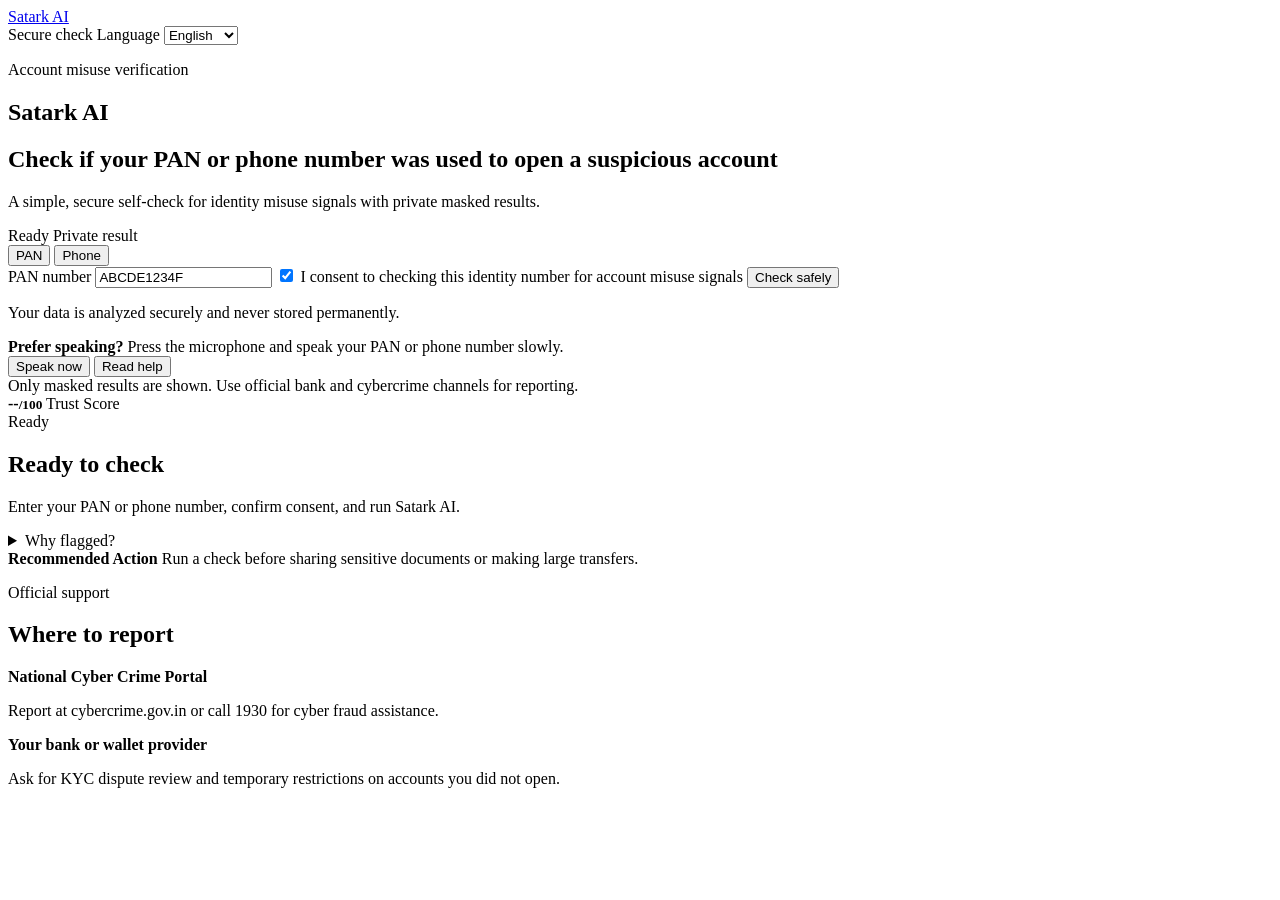
==== frontend/selfcheck.html @ d5ab748f "chatbot widget change" ====
<!doctype html>
<html lang="en">
  <head>
    <meta charset="utf-8" />
    <meta name="viewport" content="width=device-width, initial-scale=1" />
    <title>Satark AI</title>
    <link rel="icon" href="data:image/svg+xml,%3Csvg xmlns='http://www.w3.org/2000/svg' viewBox='0 0 64 64'%3E%3Crect width='64' height='64' rx='16' fill='%23166a9f'/%3E%3Cpath d='M32 10 48 16v13c0 13-9 20-16 25-7-5-16-12-16-25V16l16-6Z' fill='white'/%3E%3Cpath d='m24 32 5 5 12-14' fill='none' stroke='%2316835f' stroke-width='6' stroke-linecap='round' stroke-linejoin='round'/%3E%3C/svg%3E" />
    <link rel="stylesheet" href="styles.css" />
  </head>
  <body class="selfcheck-page satark-page">
    <header class="satark-header">
      <a class="satark-back-link" href="index.html" aria-label="Back to Adaptive Mule Intelligence Network">
        <span data-icon="shield"></span>
        <span>Satark AI</span>
      </a>

      <div class="satark-header-actions">
        <span class="satark-secure-pill">
          <span data-icon="check"></span>
          <span data-i18n="secureSession">Secure check</span>
        </span>
        <label class="language-picker">
          <span data-i18n="language">Language</span>
          <select id="languageSelect" aria-label="Language">
            <option value="en">English</option>
            <option value="hi">हिन्दी</option>
            <option value="mr">मराठी</option>
            <option value="ta">தமிழ்</option>
            <option value="te">తెలుగు</option>
            <option value="pa">ਪੰਜਾਬੀ</option>
            <option value="kn">ಕನ್ನಡ</option>
            <option value="bn">বাংলা</option>
          </select>
        </label>
      </div>
    </header>

    <main class="satark-shell">
      <section class="satark-detection">
        <div class="satark-hero-copy">
          <p class="eyebrow" data-i18n="misuseVerification">Account misuse verification</p>
          <h1>Satark AI</h1>
          <h2 data-i18n="heroTitle">Check if your PAN or phone number was used to open a suspicious account</h2>
          <p data-i18n="heroBody">A simple, secure self-check for identity misuse signals with private masked results.</p>
        </div>

        <div class="satark-service-grid">
          <form id="identityCheckForm" class="satark-search-card">
            <div class="satark-card-heading">
              <span id="consumerStatusBadge" class="satark-inline-status">Ready</span>
              <span data-i18n="privateResult">Private result</span>
            </div>

            <div class="satark-tabs" role="tablist" aria-label="Identity type">
              <button class="active" type="button" data-identity-type="pan">PAN</button>
              <button type="button" data-identity-type="phone" data-i18n="phoneTab">Phone</button>
            </div>

            <label class="satark-input-label">
              <span id="identityInputLabel">PAN number</span>
              <input name="identifier" value="ABCDE1234F" autocomplete="off" inputmode="text" required />
            </label>

            <label class="satark-consent">
              <input name="consent" type="checkbox" checked />
              <span data-i18n="consentText">I consent to checking this identity number for account misuse signals</span>
            </label>

            <button class="satark-primary" type="submit">
              <span data-icon="shield"></span>
              <span data-i18n="runSelfCheck">Check safely</span>
            </button>

            <p class="satark-microcopy" data-i18n="privacyCopy">Your data is analyzed securely and never stored permanently.</p>
          </form>

          <aside class="satark-assist-panel">
            <div class="satark-assist-top">
              <span class="satark-orb" data-icon="mic"></span>
              <div>
                <strong data-i18n="voiceTitle">Prefer speaking?</strong>
                <span id="voiceStatus" data-i18n="voiceReady">Press the microphone and speak your PAN or phone number slowly.</span>
              </div>
            </div>
            <div class="voice-actions">
              <button id="startVoice" class="satark-voice-button" type="button">
                <span data-icon="mic"></span>
                <span data-i18n="speakNow">Speak now</span>
              </button>
              <button id="readHelp" class="satark-soft-button" type="button">
                <span data-icon="volume"></span>
                <span data-i18n="readHelp">Read help</span>
              </button>
            </div>
            <div class="satark-safety-notes">
              <span data-i18n="noteMasked">Only masked results are shown.</span>
              <span data-i18n="noteOfficial">Use official bank and cybercrime channels for reporting.</span>
            </div>
          </aside>
        </div>
      </section>

      <section id="resultSection" class="satark-result-section" aria-live="polite">
        <div id="identityCheckResult" class="satark-result-card is-empty">
          <div class="satark-score-ring" style="--score: 0">
            <strong>--<small>/100</small></strong>
            <span data-i18n="trustScore">Trust Score</span>
          </div>
          <div class="satark-result-copy">
            <span class="satark-risk-badge safe" data-i18n="ready">Ready</span>
            <h2 data-i18n="readyToCheck">Ready to check</h2>
            <p data-i18n="readyBody">Enter your PAN or phone number, confirm consent, and run Satark AI.</p>
          </div>
        </div>

        <details id="whyFlagged" class="satark-accordion">
          <summary data-i18n="whyFlagged">Why flagged?</summary>
          <ul id="flagReasons">
            <li data-i18n="noFlagYet">No check has been run yet.</li>
          </ul>
        </details>

        <div id="nextSteps" class="satark-recommendation">
          <strong data-i18n="recommendedAction">Recommended Action</strong>
          <span data-i18n="readyRecommendation">Run a check before sharing sensitive documents or making large transfers.</span>
        </div>
      </section>

      <section class="satark-help">
        <div>
          <p class="eyebrow" data-i18n="officialHelp">Official support</p>
          <h2 data-i18n="contactHeading">Where to report</h2>
        </div>
        <div class="satark-help-list">
          <article>
            <span data-icon="shield"></span>
            <div>
              <strong data-i18n="cyberPortal">National Cyber Crime Portal</strong>
              <p data-i18n="cyberDetail">Report at cybercrime.gov.in or call 1930 for cyber fraud assistance.</p>
            </div>
          </article>
          <article>
            <span data-icon="check"></span>
            <div>
              <strong data-i18n="bankContact">Your bank or wallet provider</strong>
              <p data-i18n="bankDetail">Ask for KYC dispute review and temporary restrictions on accounts you did not open.</p>
            </div>
          </article>
        </div>
      </section>
    </main>
  </body>
</html>
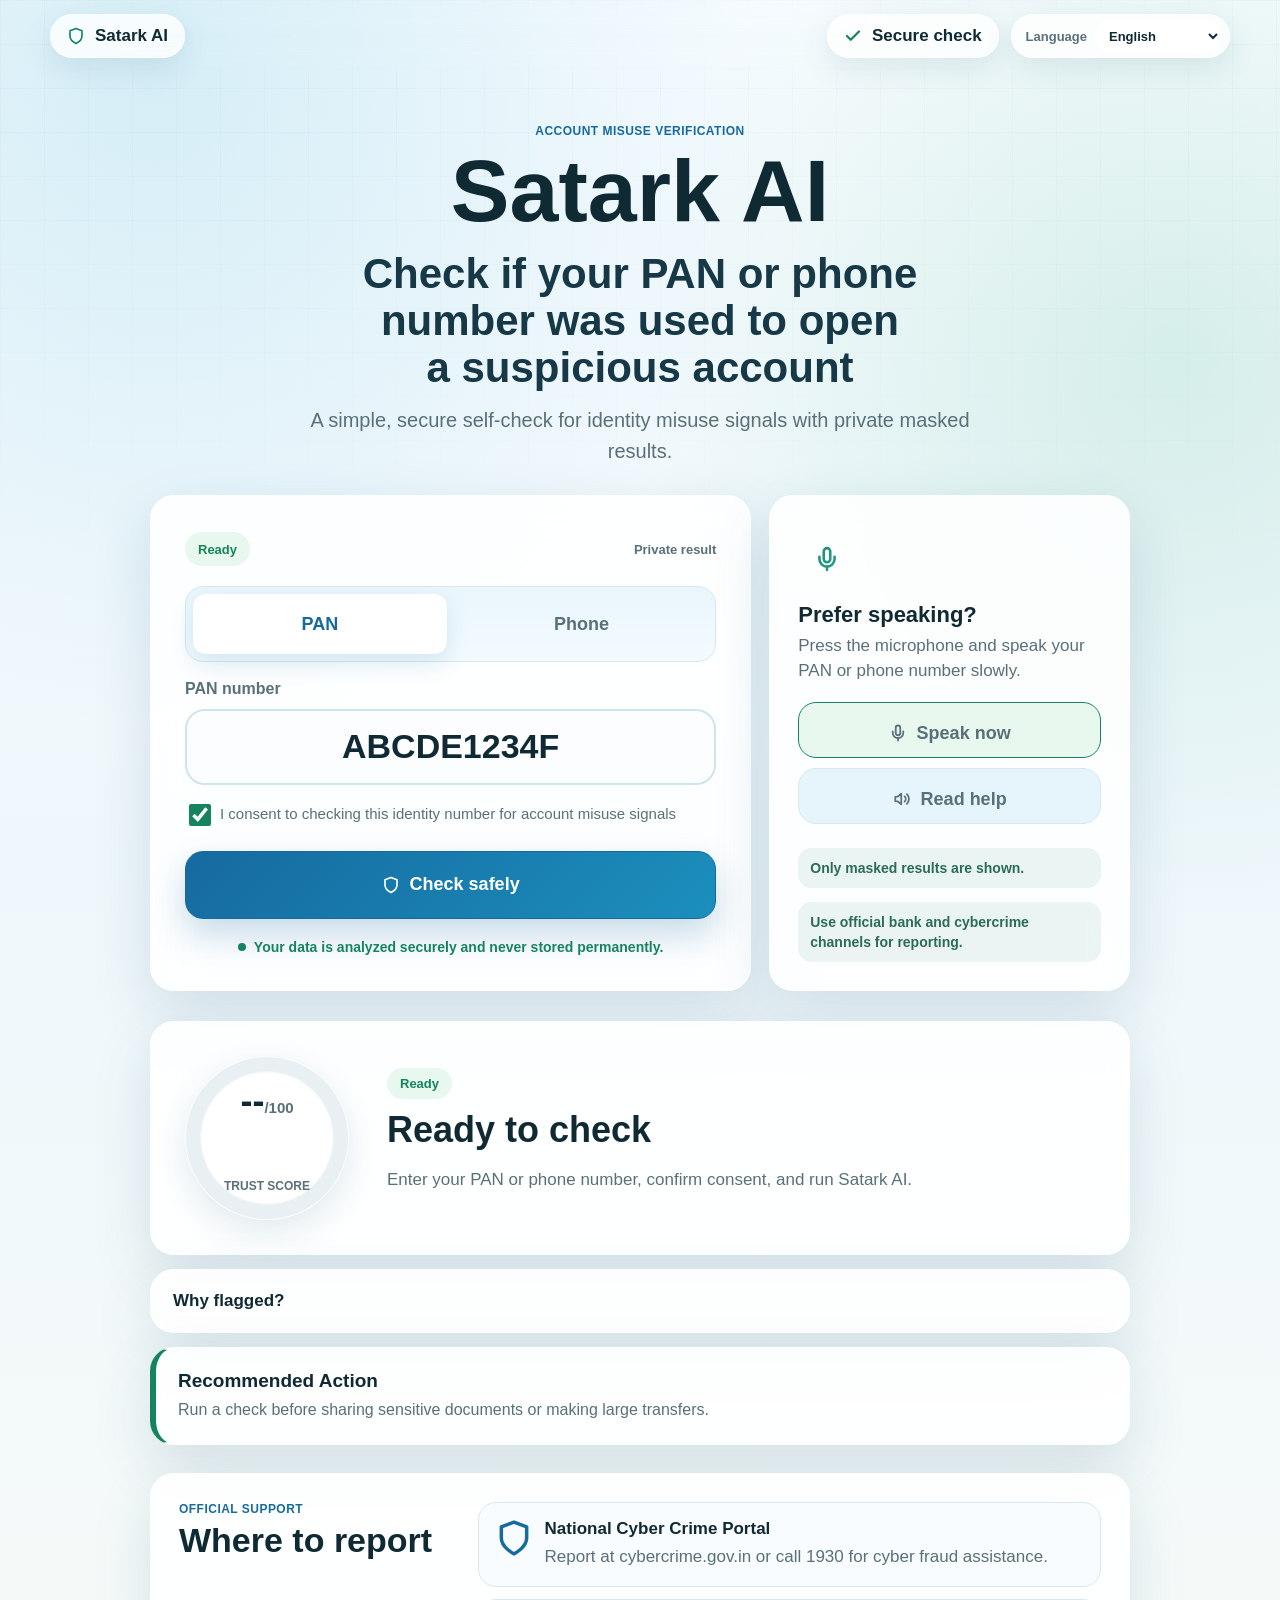
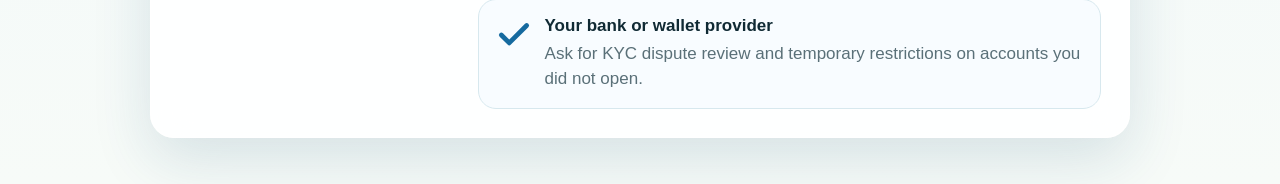
==== commit cddc62f3: "Commit backend and frontend changes" ====
--- a/frontend/selfcheck.html
+++ b/frontend/selfcheck.html
@@ -149,5 +149,6 @@
         </div>
       </section>
     </main>
+    <script src="selfcheck.js"></script>
   </body>
 </html>
--- a/frontend/styles.css
+++ b/frontend/styles.css
@@ -0,0 +1,2842 @@
+:root {
+  color-scheme: light;
+  --bg: #f6f7f4;
+  --surface: #ffffff;
+  --surface-soft: #eef3f0;
+  --ink: #18201f;
+  --muted: #66716d;
+  --line: #d8ded9;
+  --brand: #166064;
+  --brand-2: #5f7f3b;
+  --danger: #b73535;
+  --danger-strong: #a92828;
+  --warning: #b36b16;
+  --success: #24714d;
+  --hold: #2c4f7f;
+  --shadow-sm: 0 1px 2px rgba(24, 32, 31, 0.06), 0 4px 14px rgba(24, 32, 31, 0.05);
+  --shadow-md: 0 3px 8px rgba(24, 32, 31, 0.08), 0 12px 28px rgba(24, 32, 31, 0.07);
+  --space: 16px;
+  font-family: Inter, ui-sans-serif, system-ui, -apple-system, BlinkMacSystemFont, "Segoe UI", sans-serif;
+}
+
+* {
+  box-sizing: border-box;
+}
+
+body {
+  margin: 0;
+  min-height: 100vh;
+  background: var(--bg);
+  color: var(--ink);
+}
+
+button {
+  font: inherit;
+}
+
+a {
+  text-decoration: none;
+}
+
+.app-header {
+  display: flex;
+  align-items: center;
+  justify-content: space-between;
+  gap: 20px;
+  padding: 22px 28px;
+  border-bottom: 1px solid var(--line);
+  background: rgba(255, 255, 255, 0.92);
+  box-shadow: 0 1px 10px rgba(24, 32, 31, 0.04);
+  position: sticky;
+  top: 0;
+  z-index: 10;
+}
+
+.eyebrow {
+  margin: 0 0 5px;
+  color: var(--muted);
+  font-size: 11px;
+  font-weight: 700;
+  letter-spacing: 0;
+  text-transform: uppercase;
+}
+
+h1,
+h2,
+h3 {
+  margin: 0;
+  letter-spacing: 0;
+}
+
+h1 {
+  font-size: clamp(24px, 4vw, 34px);
+}
+
+h2 {
+  font-size: 19px;
+  font-weight: 800;
+}
+
+h2 small {
+  color: var(--muted);
+  font-size: 12px;
+  font-weight: 700;
+  margin-left: 8px;
+}
+
+h3 {
+  font-size: 14px;
+}
+
+.header-actions,
+.panel-heading,
+.segmented,
+.text-button,
+.primary-button {
+  display: flex;
+  align-items: center;
+}
+
+.header-actions {
+  gap: 10px;
+}
+
+.live-pill {
+  display: inline-flex;
+  align-items: center;
+  gap: 7px;
+  min-height: 32px;
+  border: 1px solid rgba(36, 113, 77, 0.28);
+  border-radius: 999px;
+  padding: 0 10px;
+  color: var(--success);
+  background: rgba(36, 113, 77, 0.1);
+  font-size: 11px;
+  font-weight: 900;
+}
+
+.live-pill i {
+  width: 7px;
+  height: 7px;
+  border-radius: 50%;
+  background: var(--success);
+  box-shadow: 0 0 0 0 rgba(36, 113, 77, 0.45);
+  animation: liveBlink 1.25s ease-out infinite;
+}
+
+.primary-button,
+.text-button,
+.icon-button,
+.segmented button {
+  border: 1px solid var(--line);
+  background: var(--surface);
+  color: var(--ink);
+  border-radius: 6px;
+  min-height: 38px;
+  cursor: pointer;
+}
+
+.primary-button {
+  gap: 8px;
+  padding: 0 14px;
+  background: var(--brand);
+  border-color: var(--brand);
+  color: #fff;
+  font-weight: 700;
+}
+
+.text-button {
+  gap: 7px;
+  padding: 0 11px;
+}
+
+.model-report-details {
+  margin: 10px 0;
+}
+
+.model-report-details summary {
+  display: flex;
+  align-items: center;
+  justify-content: space-between;
+  min-height: 38px;
+  padding: 0 11px;
+  color: var(--ink);
+  border: 1px solid var(--line);
+  border-radius: 6px;
+  background: var(--surface);
+  cursor: pointer;
+  font-size: 13px;
+  list-style: none;
+}
+
+.model-report-details summary::-webkit-details-marker {
+  display: none;
+}
+
+.model-report-details[open] summary {
+  border-color: rgba(22, 96, 100, 0.4);
+  background: var(--surface-soft);
+}
+
+.model-report-caret {
+  width: 8px;
+  height: 8px;
+  margin-right: 3px;
+  border-right: 2px solid var(--brand);
+  border-bottom: 2px solid var(--brand);
+  transform: rotate(45deg) translateY(-2px);
+  transition: transform 160ms ease;
+}
+
+.model-report-details[open] .model-report-caret {
+  transform: rotate(225deg) translate(-2px, -2px);
+}
+
+.model-report-content {
+  padding: 12px;
+  color: var(--muted);
+  border: 1px solid var(--line);
+  border-top: 0;
+  border-radius: 0 0 6px 6px;
+  background: #fbfcfb;
+  font-size: 12px;
+  line-height: 1.5;
+}
+
+.model-report-content p {
+  margin: 10px 0 0;
+}
+
+.model-report-content p:first-child {
+  margin-top: 0;
+}
+
+.model-report-metrics {
+  display: grid;
+  grid-template-columns: repeat(4, minmax(0, 1fr));
+  gap: 8px;
+}
+
+.model-report-metrics div {
+  padding: 8px;
+  border: 1px solid var(--line);
+  border-radius: 5px;
+  background: var(--surface);
+}
+
+.model-report-metrics span,
+.model-report-metrics strong {
+  display: block;
+}
+
+.model-report-metrics span {
+  color: var(--muted);
+  font-size: 10px;
+}
+
+.model-report-metrics strong {
+  margin-top: 3px;
+  color: var(--ink);
+  font-size: 14px;
+}
+
+.model-report-note {
+  color: #805d24;
+}
+
+.icon-button {
+  width: 40px;
+  display: grid;
+  place-items: center;
+}
+
+[data-icon] {
+  width: 18px;
+  height: 18px;
+  display: inline-block;
+  background: currentColor;
+  mask-size: contain;
+  mask-repeat: no-repeat;
+  mask-position: center;
+}
+
+[data-icon="pause"] { mask-image: url("data:image/svg+xml,%3Csvg xmlns='http://www.w3.org/2000/svg' viewBox='0 0 24 24' fill='none' stroke='black' stroke-width='2.4' stroke-linecap='round'%3E%3Crect x='6' y='4' width='4' height='16'/%3E%3Crect x='14' y='4' width='4' height='16'/%3E%3C/svg%3E"); }
+[data-icon="play"] { mask-image: url("data:image/svg+xml,%3Csvg xmlns='http://www.w3.org/2000/svg' viewBox='0 0 24 24' fill='black'%3E%3Cpath d='M8 5v14l11-7z'/%3E%3C/svg%3E"); }
+[data-icon="zap"] { mask-image: url("data:image/svg+xml,%3Csvg xmlns='http://www.w3.org/2000/svg' viewBox='0 0 24 24' fill='black'%3E%3Cpath d='M13 2 3 14h7l-1 8 10-12h-7z'/%3E%3C/svg%3E"); }
+[data-icon="check"] { mask-image: url("data:image/svg+xml,%3Csvg xmlns='http://www.w3.org/2000/svg' viewBox='0 0 24 24' fill='none' stroke='black' stroke-width='3' stroke-linecap='round' stroke-linejoin='round'%3E%3Cpath d='m20 6-11 11-5-5'/%3E%3C/svg%3E"); }
+[data-icon="database"] { mask-image: url("data:image/svg+xml,%3Csvg xmlns='http://www.w3.org/2000/svg' viewBox='0 0 24 24' fill='none' stroke='black' stroke-width='2'%3E%3Cellipse cx='12' cy='5' rx='8' ry='3'/%3E%3Cpath d='M4 5v14c0 1.7 3.6 3 8 3s8-1.3 8-3V5'/%3E%3Cpath d='M4 12c0 1.7 3.6 3 8 3s8-1.3 8-3'/%3E%3C/svg%3E"); }
+[data-icon="link"] { mask-image: url("data:image/svg+xml,%3Csvg xmlns='http://www.w3.org/2000/svg' viewBox='0 0 24 24' fill='none' stroke='black' stroke-width='2.4' stroke-linecap='round'%3E%3Cpath d='M10 13a5 5 0 0 0 7.1 0l2-2a5 5 0 0 0-7.1-7.1l-1.1 1.1'/%3E%3Cpath d='M14 11a5 5 0 0 0-7.1 0l-2 2A5 5 0 0 0 12 20.1l1.1-1.1'/%3E%3C/svg%3E"); }
+[data-icon="activity"] { mask-image: url("data:image/svg+xml,%3Csvg xmlns='http://www.w3.org/2000/svg' viewBox='0 0 24 24' fill='none' stroke='black' stroke-width='2.3' stroke-linecap='round' stroke-linejoin='round'%3E%3Cpath d='M22 12h-4l-3 8-6-16-3 8H2'/%3E%3C/svg%3E"); }
+[data-icon="shield"] { mask-image: url("data:image/svg+xml,%3Csvg xmlns='http://www.w3.org/2000/svg' viewBox='0 0 24 24' fill='none' stroke='black' stroke-width='2.2' stroke-linejoin='round'%3E%3Cpath d='M12 22s8-4 8-10V5l-8-3-8 3v7c0 6 8 10 8 10z'/%3E%3C/svg%3E"); }
+[data-icon="refresh"] { mask-image: url("data:image/svg+xml,%3Csvg xmlns='http://www.w3.org/2000/svg' viewBox='0 0 24 24' fill='none' stroke='black' stroke-width='2.2' stroke-linecap='round' stroke-linejoin='round'%3E%3Cpath d='M21 12a9 9 0 0 1-15 6.7L3 16'/%3E%3Cpath d='M3 12a9 9 0 0 1 15-6.7L21 8'/%3E%3C/svg%3E"); }
+[data-icon="mic"] { mask-image: url("data:image/svg+xml,%3Csvg xmlns='http://www.w3.org/2000/svg' viewBox='0 0 24 24' fill='none' stroke='black' stroke-width='2.4' stroke-linecap='round' stroke-linejoin='round'%3E%3Cpath d='M12 2a3 3 0 0 0-3 3v7a3 3 0 0 0 6 0V5a3 3 0 0 0-3-3Z'/%3E%3Cpath d='M19 10v2a7 7 0 0 1-14 0v-2'/%3E%3Cpath d='M12 19v3'/%3E%3C/svg%3E"); }
+[data-icon="volume"] { mask-image: url("data:image/svg+xml,%3Csvg xmlns='http://www.w3.org/2000/svg' viewBox='0 0 24 24' fill='none' stroke='black' stroke-width='2.3' stroke-linecap='round' stroke-linejoin='round'%3E%3Cpath d='M11 5 6 9H3v6h3l5 4V5Z'/%3E%3Cpath d='M15.5 8.5a5 5 0 0 1 0 7'/%3E%3Cpath d='M18.5 5.5a9 9 0 0 1 0 13'/%3E%3C/svg%3E"); }
+[data-icon="upload"] { mask-image: url("data:image/svg+xml,%3Csvg xmlns='http://www.w3.org/2000/svg' viewBox='0 0 24 24' fill='none' stroke='black' stroke-width='2.3' stroke-linecap='round' stroke-linejoin='round'%3E%3Cpath d='M12 16V4'/%3E%3Cpath d='m7 9 5-5 5 5'/%3E%3Cpath d='M20 16.5V20H4v-3.5'/%3E%3C/svg%3E"); }
+
+.workspace {
+  padding: 24px 28px 36px;
+}
+
+.metrics-strip {
+  display: grid;
+  grid-template-columns: repeat(5, minmax(0, 1fr));
+  gap: var(--space);
+  margin-bottom: var(--space);
+}
+
+.metrics-strip article,
+.panel {
+  background: var(--surface);
+  border: 1px solid var(--line);
+  border-radius: 8px;
+  box-shadow: var(--shadow-sm);
+  transition: transform 160ms ease, box-shadow 160ms ease, border-color 160ms ease;
+}
+
+.metrics-strip article {
+  position: relative;
+  padding: 18px;
+  overflow: hidden;
+}
+
+.metrics-strip article:hover,
+.panel:hover {
+  transform: translateY(-1px);
+  box-shadow: var(--shadow-md);
+}
+
+.risk-card::before {
+  content: "";
+  position: absolute;
+  inset: 0;
+  opacity: 0.14;
+  pointer-events: none;
+}
+
+.risk-card.safe::before {
+  background: #24714d;
+}
+
+.risk-card.review::before {
+  background: #d89823;
+}
+
+.risk-card.freeze::before {
+  background: #b73535;
+}
+
+.risk-card.prevented::before {
+  background: #2c4f7f;
+}
+
+.risk-card.learning::before {
+  background: #166064;
+}
+
+.risk-card.freeze,
+.risk-card.prevented {
+  animation: riskPulse 2.4s ease-in-out infinite;
+}
+
+.metrics-strip span,
+.item-meta,
+.alert-meta,
+small {
+  color: var(--muted);
+  font-size: 12px;
+}
+
+.metrics-strip strong {
+  position: relative;
+  display: block;
+  margin-top: 8px;
+  font-size: 27px;
+  line-height: 1.05;
+}
+
+.adaptive-ticker {
+  display: flex;
+  align-items: center;
+  gap: 14px;
+  margin-bottom: var(--space);
+  padding: 16px 18px;
+  border: 1px solid #b9d5d1;
+  border-radius: 8px;
+  background: #eff9f7;
+  box-shadow: 0 0 0 0 rgba(22, 96, 100, 0.24);
+  animation: fraudPulse 2s ease-in-out infinite;
+}
+
+.adaptive-ticker strong,
+.adaptive-ticker span {
+  display: block;
+}
+
+.adaptive-ticker span {
+  color: var(--muted);
+  font-size: 13px;
+  margin-top: 3px;
+}
+
+.pulse-dot {
+  width: 16px;
+  height: 16px;
+  border-radius: 50%;
+  background: var(--brand);
+  box-shadow: 0 0 0 0 rgba(22, 96, 100, 0.5);
+  animation: dotPulse 1.25s ease-out infinite;
+  flex: 0 0 auto;
+}
+
+.operations-grid {
+  display: grid;
+  grid-template-columns: minmax(320px, 1.25fr) minmax(300px, 0.8fr);
+  gap: var(--space);
+}
+
+.ingest-panel {
+  grid-column: 1 / -1;
+}
+
+.ingest-form,
+.identity-form {
+  display: grid;
+}
+
+.ingest-form {
+  grid-template-columns: repeat(4, minmax(0, 1fr)) auto;
+  gap: 12px;
+  align-items: end;
+  padding: 14px 16px 16px;
+}
+
+.ingest-form label,
+.identity-form label {
+  color: var(--muted);
+  display: grid;
+  gap: 6px;
+  font-size: 12px;
+  font-weight: 700;
+}
+
+.ingest-form input,
+.ingest-form select,
+.identity-form input {
+  width: 100%;
+  min-height: 38px;
+  border: 1px solid var(--line);
+  border-radius: 6px;
+  background: #fff;
+  color: var(--ink);
+  font: inherit;
+  padding: 0 10px;
+}
+
+.ingest-form button {
+  justify-content: center;
+  white-space: nowrap;
+}
+
+.identity-form {
+  grid-template-columns: 150px minmax(180px, 1fr) minmax(190px, 0.9fr) auto;
+  gap: 12px;
+  align-items: end;
+  padding: 14px 16px 16px;
+}
+
+.identity-type {
+  align-self: end;
+}
+
+.consent-row {
+  grid-template-columns: 18px 1fr;
+  align-items: center;
+  gap: 8px;
+  min-height: 38px;
+  color: var(--ink);
+}
+
+.consent-row input {
+  min-height: auto;
+}
+
+.identity-result {
+  margin: 0 16px 14px;
+  border: 1px solid var(--line);
+  border-radius: 7px;
+  background: var(--surface-soft);
+  padding: 13px;
+}
+
+.identity-result.review {
+  border-color: rgba(179, 107, 22, 0.34);
+  background: rgba(179, 107, 22, 0.08);
+}
+
+.identity-result.urgent {
+  border-color: rgba(169, 40, 40, 0.34);
+  background: rgba(169, 40, 40, 0.08);
+}
+
+.identity-result.clear {
+  border-color: rgba(36, 113, 77, 0.26);
+  background: rgba(36, 113, 77, 0.08);
+}
+
+.identity-result strong,
+.identity-result span {
+  display: block;
+}
+
+.identity-result span,
+.identity-result li span,
+.identity-history-item span {
+  color: var(--muted);
+  font-size: 12px;
+  line-height: 1.45;
+}
+
+.identity-result ul {
+  margin: 10px 0 0;
+  padding-left: 18px;
+}
+
+.identity-result li + li {
+  margin-top: 8px;
+}
+
+.identity-history {
+  display: grid;
+  grid-template-columns: repeat(2, minmax(0, 1fr));
+  gap: 8px;
+  padding: 0 16px 16px;
+}
+
+.identity-history-item {
+  border: 1px solid var(--line);
+  border-radius: 7px;
+  background: #fff;
+  padding: 10px;
+}
+
+.identity-history-item.review {
+  border-color: rgba(179, 107, 22, 0.28);
+}
+
+.identity-history-item.urgent {
+  border-color: rgba(169, 40, 40, 0.32);
+}
+
+.selfcheck-page {
+  background:
+    linear-gradient(180deg, #f8faf7 0, #eef5f2 100%);
+  font-size: 18px;
+}
+
+.selfcheck-header {
+  position: static;
+}
+
+.selfcheck-shell {
+  width: min(1180px, calc(100% - 32px));
+  margin: 0 auto;
+  padding: 24px 0 40px;
+}
+
+.selfcheck-intro {
+  display: grid;
+  grid-template-columns: minmax(0, 1fr) minmax(260px, 0.45fr);
+  gap: 24px;
+  align-items: end;
+  margin-bottom: 18px;
+}
+
+.selfcheck-intro h2 {
+  max-width: 760px;
+  font-size: clamp(28px, 5vw, 46px);
+  line-height: 1.05;
+}
+
+.selfcheck-intro p {
+  max-width: 720px;
+  color: var(--muted);
+  font-size: 18px;
+  line-height: 1.6;
+}
+
+.language-picker {
+  display: flex;
+  align-items: center;
+  gap: 8px;
+  color: var(--muted);
+  font-size: 13px;
+  font-weight: 800;
+}
+
+.language-picker select {
+  min-height: 42px;
+  border: 1px solid var(--line);
+  border-radius: 6px;
+  background: #fff;
+  color: var(--ink);
+  font: inherit;
+  padding: 0 10px;
+}
+
+.selfcheck-trust-strip {
+  display: grid;
+  gap: 8px;
+}
+
+.selfcheck-trust-strip span {
+  display: flex;
+  justify-content: space-between;
+  gap: 14px;
+  border: 1px solid var(--line);
+  border-radius: 7px;
+  background: #fff;
+  color: var(--muted);
+  padding: 12px 14px;
+  font-size: 15px;
+}
+
+.selfcheck-trust-strip strong {
+  color: var(--ink);
+}
+
+.selfcheck-grid {
+  display: grid;
+  grid-template-columns: minmax(0, 1fr);
+  gap: var(--space);
+  max-width: 820px;
+  margin: 0 auto;
+}
+
+.voice-panel {
+  display: flex;
+  align-items: center;
+  justify-content: space-between;
+  gap: 16px;
+  padding: 18px;
+  margin-bottom: var(--space);
+  background: #fff;
+}
+
+.voice-copy {
+  display: grid;
+  gap: 5px;
+}
+
+.voice-copy span {
+  color: var(--muted);
+  font-size: 16px;
+  line-height: 1.45;
+}
+
+.voice-actions {
+  display: flex;
+  gap: 10px;
+  flex-wrap: wrap;
+}
+
+.voice-button {
+  display: inline-flex;
+  align-items: center;
+  justify-content: center;
+  gap: 10px;
+  min-height: 56px;
+  border: 1px solid var(--danger-strong);
+  border-radius: 8px;
+  background: var(--danger-strong);
+  color: #fff;
+  cursor: pointer;
+  font: inherit;
+  font-weight: 900;
+  padding: 0 20px;
+}
+
+.voice-button.listening {
+  animation: blinkSeverity 1s steps(2, jump-none) infinite;
+}
+
+.large-touch {
+  min-height: 56px;
+  font-weight: 800;
+}
+
+.selfcheck-form {
+  display: grid;
+  gap: 16px;
+  padding: 20px;
+}
+
+.selfcheck-form label {
+  color: var(--muted);
+  display: grid;
+  gap: 7px;
+  font-size: 16px;
+  font-weight: 800;
+}
+
+.selfcheck-form input {
+  width: 100%;
+  min-height: 58px;
+  border: 1px solid var(--line);
+  border-radius: 6px;
+  background: #fff;
+  color: var(--ink);
+  font: inherit;
+  padding: 0 14px;
+  font-size: 22px;
+}
+
+.selfcheck-form .primary-button {
+  justify-content: center;
+  min-height: 58px;
+  font-size: 19px;
+}
+
+.selfcheck-result {
+  min-height: 210px;
+  margin: 18px;
+  display: grid;
+  align-content: center;
+  gap: 8px;
+}
+
+.next-steps {
+  margin: 0 18px 18px;
+  border: 1px solid var(--line);
+  border-radius: 7px;
+  background: #fff;
+  padding: 15px;
+}
+
+.next-steps.review {
+  border-color: rgba(179, 107, 22, 0.34);
+}
+
+.next-steps.urgent {
+  border-color: rgba(169, 40, 40, 0.34);
+}
+
+.next-steps strong,
+.next-steps span {
+  display: block;
+}
+
+.next-steps span {
+  color: var(--muted);
+  font-size: 16px;
+  line-height: 1.45;
+  margin-top: 4px;
+}
+
+.selfcheck-history {
+  grid-template-columns: 1fr;
+  padding: 18px;
+}
+
+.guidance-list {
+  display: grid;
+  gap: 1px;
+  background: var(--line);
+}
+
+.guidance-list article {
+  display: grid;
+  grid-template-columns: 24px 1fr;
+  gap: 12px;
+  background: #fff;
+  padding: 16px 18px;
+}
+
+.guidance-list [data-icon] {
+  color: var(--brand);
+}
+
+.guidance-list p {
+  color: var(--muted);
+  font-size: 16px;
+  line-height: 1.45;
+  margin: 4px 0 0;
+}
+
+.report-contacts {
+  display: grid;
+  gap: 8px;
+  margin-top: 12px;
+}
+
+.report-contacts li {
+  line-height: 1.4;
+}
+
+.satark-page {
+  --satark-bg: #f7fbfd;
+  --satark-blue: #2d7fb8;
+  --satark-blue-soft: #e8f4fb;
+  --satark-green: #2f8f68;
+  --satark-green-soft: #e9f8ef;
+  --satark-ink: #17313b;
+  --satark-muted: #5f7680;
+  --satark-line: #d8e8ef;
+  background: var(--satark-bg);
+  color: var(--satark-ink);
+  font-family: "Segoe UI", Arial, "Noto Sans", sans-serif;
+}
+
+.satark-header {
+  display: grid;
+  grid-template-columns: 1fr auto 1fr;
+  align-items: center;
+  gap: 16px;
+  width: min(1080px, calc(100% - 32px));
+  margin: 0 auto;
+  padding: 10px 0 0;
+}
+
+.satark-brand {
+  grid-column: 2;
+  text-align: center;
+}
+
+.satark-header h1 {
+  font-size: clamp(32px, 6vw, 50px);
+  font-weight: 650;
+  letter-spacing: 0;
+}
+
+.satark-header-actions {
+  display: flex;
+  align-items: center;
+  gap: 12px;
+  flex-wrap: wrap;
+  grid-column: 3;
+  justify-self: end;
+}
+
+.satark-status,
+.satark-inline-status {
+  display: inline-flex;
+  align-items: center;
+  width: fit-content;
+  min-height: 34px;
+  border-radius: 999px;
+  background: var(--satark-green-soft);
+  color: var(--satark-green);
+  font-size: 13px;
+  font-weight: 900;
+  padding: 0 12px;
+}
+
+.satark-status.danger,
+.satark-inline-status.danger {
+  background: #fff0f0;
+  color: #b04444;
+}
+
+.satark-inline-status.watch {
+  background: #fff5df;
+  color: #9b6817;
+}
+
+.satark-shell {
+  width: min(1080px, calc(100% - 24px));
+  margin: 0 auto;
+  padding: 0 0 36px;
+}
+
+.satark-detection {
+  min-height: calc(100svh - 80px);
+  display: grid;
+  align-content: start;
+  gap: 14px;
+  padding: 8px 0 30px;
+}
+
+.satark-hero-copy {
+  max-width: 760px;
+  margin: 0 auto;
+  text-align: center;
+}
+
+.satark-page .eyebrow {
+  font-weight: 700;
+}
+
+.satark-page strong,
+.satark-page h2,
+.satark-page label {
+  letter-spacing: 0;
+}
+
+.satark-hero-copy h2 {
+  font-size: clamp(22px, 4vw, 34px);
+  line-height: 1.18;
+  font-weight: 650;
+}
+
+.satark-hero-copy p {
+  color: var(--satark-muted);
+  font-size: 18px;
+  line-height: 1.55;
+  margin: 14px auto 0;
+  max-width: 650px;
+}
+
+.satark-search-card,
+.satark-result-card,
+.satark-accordion,
+.satark-recommendation,
+.satark-upload-section,
+.satark-help,
+.satark-voice-card {
+  border: 1px solid var(--satark-line);
+  border-radius: 18px;
+  background: rgba(255, 255, 255, 0.96);
+  box-shadow: 0 14px 40px rgba(45, 127, 184, 0.08);
+}
+
+.satark-search-card {
+  display: grid;
+  gap: 18px;
+  width: min(720px, 100%);
+  margin: 0 auto;
+  padding: clamp(18px, 4vw, 30px);
+}
+
+.satark-tabs {
+  display: grid;
+  grid-template-columns: 1fr 1fr;
+  gap: 8px;
+  padding: 6px;
+  border-radius: 14px;
+  background: var(--satark-blue-soft);
+}
+
+.satark-tabs button {
+  min-height: 52px;
+  border: 0;
+  border-radius: 10px;
+  background: transparent;
+  color: var(--satark-muted);
+  cursor: pointer;
+  font: inherit;
+  font-weight: 700;
+}
+
+.satark-tabs button.active {
+  background: #fff;
+  color: var(--satark-blue);
+  box-shadow: 0 4px 18px rgba(45, 127, 184, 0.12);
+}
+
+.satark-input-label {
+  display: grid;
+  gap: 8px;
+  color: var(--satark-muted);
+  font-size: 16px;
+  font-weight: 700;
+}
+
+.satark-input-label input {
+  width: 100%;
+  min-height: 68px;
+  border: 2px solid var(--satark-line);
+  border-radius: 16px;
+  background: #fff;
+  color: var(--satark-ink);
+  font: inherit;
+  font-size: clamp(22px, 6vw, 32px);
+  font-weight: 800;
+  text-align: center;
+  padding: 0 16px;
+}
+
+.satark-input-label input:focus {
+  outline: 4px solid rgba(45, 127, 184, 0.15);
+  border-color: var(--satark-blue);
+}
+
+.satark-consent {
+  display: grid;
+  grid-template-columns: 24px 1fr;
+  gap: 10px;
+  align-items: start;
+  color: var(--satark-muted);
+  font-size: 15px;
+  line-height: 1.45;
+}
+
+.satark-consent input {
+  width: 22px;
+  height: 22px;
+  margin-top: 1px;
+}
+
+.satark-primary,
+.satark-voice-button,
+.satark-soft-button {
+  display: inline-flex;
+  align-items: center;
+  justify-content: center;
+  gap: 10px;
+  min-height: 62px;
+  border-radius: 16px;
+  cursor: pointer;
+  font: inherit;
+  font-size: 18px;
+  font-weight: 700;
+  padding: 0 20px;
+}
+
+.satark-primary {
+  border: 1px solid var(--satark-blue);
+  background: var(--satark-blue);
+  color: #fff;
+}
+
+.satark-soft-button,
+.satark-voice-button {
+  border: 1px solid var(--satark-line);
+  background: var(--satark-blue-soft);
+  color: var(--satark-blue);
+}
+
+.satark-microcopy {
+  margin: 0;
+  color: var(--satark-green);
+  font-size: 14px;
+  font-weight: 800;
+  text-align: center;
+}
+
+.satark-voice-card {
+  width: min(720px, 100%);
+  margin: 0 auto;
+  display: flex;
+  align-items: center;
+  justify-content: space-between;
+  gap: 14px;
+  padding: 16px;
+}
+
+.satark-voice-card strong,
+.satark-voice-card span {
+  display: block;
+}
+
+.satark-voice-card span {
+  color: var(--satark-muted);
+  font-size: 15px;
+  line-height: 1.4;
+  margin-top: 3px;
+}
+
+.satark-result-section {
+  display: grid;
+  gap: 14px;
+  width: min(720px, 100%);
+  margin: 0 auto 26px;
+  scroll-margin-top: 20px;
+}
+
+.satark-result-card {
+  display: grid;
+  grid-template-columns: 170px 1fr;
+  gap: 22px;
+  align-items: center;
+  padding: clamp(18px, 4vw, 28px);
+}
+
+.satark-score-ring {
+  --score: 0;
+  width: 150px;
+  aspect-ratio: 1;
+  border-radius: 50%;
+  display: grid;
+  place-items: center;
+  text-align: center;
+  background:
+    radial-gradient(circle at center, #fff 58%, transparent 60%),
+    conic-gradient(var(--ring-color, var(--satark-green)) calc(var(--score) * 1%), #edf3f6 0);
+}
+
+.satark-score-ring strong {
+  display: block;
+  font-size: 34px;
+  line-height: 1;
+}
+
+.satark-score-ring small {
+  color: var(--satark-muted);
+  font-size: 15px;
+  font-weight: 900;
+}
+
+.satark-score-ring span {
+  display: block;
+  color: var(--satark-muted);
+  font-size: 12px;
+  font-weight: 900;
+  margin-top: 5px;
+  text-transform: uppercase;
+}
+
+.satark-score-ring.safe {
+  --ring-color: var(--satark-green);
+}
+
+.satark-score-ring.watch {
+  --ring-color: #d99a2b;
+}
+
+.satark-score-ring.danger {
+  --ring-color: #d45b5b;
+}
+
+.satark-result-copy h2 {
+  font-size: clamp(23px, 5vw, 34px);
+  line-height: 1.12;
+  margin-top: 10px;
+}
+
+.satark-result-copy p,
+.satark-match-list span {
+  color: var(--satark-muted);
+  font-size: 17px;
+  line-height: 1.5;
+}
+
+.satark-risk-badge {
+  display: inline-flex;
+  width: fit-content;
+  border-radius: 999px;
+  padding: 7px 12px;
+  font-size: 13px;
+  font-weight: 950;
+}
+
+.satark-risk-badge.safe {
+  background: var(--satark-green-soft);
+  color: var(--satark-green);
+}
+
+.satark-risk-badge.watch {
+  background: #fff5df;
+  color: #9b6817;
+}
+
+.satark-risk-badge.danger {
+  background: #fff0f0;
+  color: #b04444;
+}
+
+.satark-accordion {
+  padding: 0;
+  overflow: hidden;
+}
+
+.satark-accordion summary {
+  cursor: pointer;
+  min-height: 58px;
+  display: flex;
+  align-items: center;
+  padding: 0 18px;
+  color: var(--satark-ink);
+  font-weight: 900;
+}
+
+.satark-accordion ul {
+  margin: 0;
+  padding: 0 22px 18px 40px;
+  color: var(--satark-muted);
+  line-height: 1.7;
+}
+
+.satark-recommendation {
+  padding: 18px;
+}
+
+.satark-recommendation strong {
+  display: block;
+  font-size: 18px;
+}
+
+.satark-recommendation span {
+  display: block;
+  color: var(--satark-muted);
+  font-size: 16px;
+  line-height: 1.5;
+  margin-top: 5px;
+}
+
+.satark-upload-section,
+.satark-help {
+  width: min(720px, 100%);
+  margin: 0 auto 18px;
+  padding: clamp(18px, 4vw, 24px);
+}
+
+.satark-upload-section h2,
+.satark-help h2 {
+  font-size: 25px;
+}
+
+.satark-upload-section p {
+  color: var(--satark-muted);
+  line-height: 1.5;
+}
+
+.satark-upload-grid {
+  display: grid;
+  grid-template-columns: 1fr 1fr;
+  gap: 12px;
+  margin-top: 14px;
+}
+
+.satark-upload-box {
+  min-height: 160px;
+  border: 2px dashed #abd4e8;
+  border-radius: 18px;
+  display: grid;
+  place-items: center;
+  align-content: center;
+  gap: 7px;
+  color: var(--satark-blue);
+  background: #fbfdff;
+  text-align: center;
+  cursor: pointer;
+  padding: 16px;
+}
+
+.satark-upload-box input {
+  display: none;
+}
+
+.satark-upload-box [data-icon] {
+  width: 34px;
+  height: 34px;
+}
+
+.satark-upload-box small {
+  color: var(--satark-muted);
+  font-size: 13px;
+}
+
+.satark-help-list {
+  display: grid;
+  gap: 10px;
+}
+
+.satark-help-list article {
+  border-radius: 14px;
+  background: var(--satark-green-soft);
+  padding: 14px;
+}
+
+.satark-help-list p {
+  color: var(--satark-muted);
+  line-height: 1.45;
+  margin: 5px 0 0;
+}
+
+@media (max-width: 720px) {
+  .satark-header,
+  .satark-header-actions,
+  .satark-voice-card {
+    align-items: stretch;
+    flex-direction: column;
+  }
+
+  .satark-header {
+    display: grid;
+    grid-template-columns: 1fr;
+  }
+
+  .satark-brand,
+  .satark-header-actions {
+    grid-column: auto;
+    justify-self: stretch;
+    text-align: center;
+  }
+
+  .satark-detection {
+    min-height: auto;
+    padding-top: 12px;
+  }
+
+  .satark-result-card {
+    grid-template-columns: 1fr;
+    justify-items: center;
+    text-align: center;
+  }
+
+  .satark-upload-grid {
+    grid-template-columns: 1fr;
+  }
+
+  .language-picker,
+  .language-picker select,
+  .satark-primary,
+  .satark-voice-button,
+  .satark-soft-button {
+    width: 100%;
+  }
+}
+
+.panel {
+  min-width: 0;
+  overflow: hidden;
+}
+
+.panel-heading {
+  justify-content: space-between;
+  gap: 12px;
+  padding: 17px 18px;
+  border-bottom: 1px solid var(--line);
+}
+
+.segmented {
+  padding: 3px;
+  border: 1px solid var(--line);
+  border-radius: 7px;
+  background: var(--surface-soft);
+}
+
+.segmented button {
+  min-height: 30px;
+  padding: 0 10px;
+  border: 0;
+  background: transparent;
+  color: var(--muted);
+}
+
+.segmented button.active {
+  background: var(--surface);
+  color: var(--ink);
+  box-shadow: 0 1px 3px rgba(0, 0, 0, 0.08);
+}
+
+.transaction-list,
+.alert-queue {
+  display: grid;
+  gap: 10px;
+  padding: 14px;
+  max-height: 456px;
+  overflow: auto;
+  scroll-behavior: smooth;
+}
+
+.stream-panel {
+  display: flex;
+  flex-direction: column;
+}
+
+.stream-panel .transaction-list {
+  flex: 1 1 auto;
+  min-height: 456px;
+  max-height: none;
+}
+
+.transaction-item,
+.alert-item {
+  border: 1px solid var(--line);
+  border-radius: 7px;
+  padding: 12px;
+  background: #fff;
+  box-shadow: 0 1px 5px rgba(24, 32, 31, 0.04);
+  transition: transform 160ms ease, border-color 160ms ease, box-shadow 160ms ease;
+}
+
+.transaction-item {
+  position: relative;
+  animation: transactionFlow 420ms ease-out both;
+}
+
+.transaction-item:first-child {
+  box-shadow: 0 0 0 1px rgba(22, 96, 100, 0.1), var(--shadow-sm);
+}
+
+.transaction-item:hover,
+.alert-item:hover {
+  transform: translateY(-1px);
+  border-color: #c6d0ca;
+  box-shadow: var(--shadow-sm);
+}
+
+.transaction-item::before {
+  content: "";
+  position: absolute;
+  left: 0;
+  top: 0;
+  bottom: 0;
+  width: 4px;
+  background: var(--success);
+}
+
+.transaction-item.risk-review::before {
+  background: var(--warning);
+}
+
+.transaction-item.risk-freeze::before {
+  background: var(--danger-strong);
+  animation: blinkSeverity 1s steps(2, jump-none) infinite;
+}
+
+.transaction-item.risk-freeze {
+  border-color: rgba(169, 40, 40, 0.38);
+  box-shadow: 0 0 0 1px rgba(169, 40, 40, 0.08), var(--shadow-sm);
+}
+
+.transaction-item.risk-review {
+  border-color: rgba(179, 107, 22, 0.34);
+}
+
+.item-top,
+.alert-top {
+  display: flex;
+  align-items: start;
+  justify-content: space-between;
+  gap: 10px;
+}
+
+.channel {
+  font-weight: 800;
+  color: var(--brand);
+}
+
+.amount {
+  font-weight: 800;
+}
+
+.risk-chip {
+  display: inline-flex;
+  align-items: center;
+  min-height: 22px;
+  border-radius: 999px;
+  padding: 2px 8px;
+  font-size: 11px;
+  font-weight: 800;
+  margin-left: 8px;
+  vertical-align: 1px;
+}
+
+.risk-chip.safe {
+  color: var(--success);
+  background: rgba(36, 113, 77, 0.12);
+}
+
+.risk-chip.review {
+  color: var(--warning);
+  background: rgba(179, 107, 22, 0.14);
+}
+
+.risk-chip.freeze {
+  color: var(--danger-strong);
+  background: rgba(169, 40, 40, 0.12);
+}
+
+.risk-meter {
+  height: 7px;
+  margin-top: 10px;
+  border-radius: 999px;
+  background: var(--surface-soft);
+  overflow: hidden;
+}
+
+.risk-meter span {
+  display: block;
+  height: 100%;
+  background: var(--success);
+}
+
+.risk-meter span.medium {
+  background: var(--warning);
+}
+
+.risk-meter span.high {
+  background: var(--danger);
+}
+
+.status-badge {
+  white-space: nowrap;
+  border-radius: 999px;
+  padding: 5px 9px;
+  color: var(--brand);
+  background: #e7f3f1;
+  font-size: 12px;
+  font-weight: 800;
+}
+
+.status-badge.high,
+.status-badge.block {
+  color: #fff;
+  background: var(--danger-strong);
+  animation: blinkSeverity 1s steps(2, jump-none) infinite;
+}
+
+.status-badge.hold {
+  color: #fff;
+  background: var(--hold);
+  animation: alertGlow 1.8s ease-in-out infinite;
+}
+
+.status-badge.medium {
+  color: #fff;
+  background: var(--warning);
+}
+
+.status-badge.neutral {
+  color: var(--muted);
+  background: var(--surface-soft);
+}
+
+.decision-detail {
+  padding: 18px;
+  display: grid;
+  grid-template-columns: repeat(2, minmax(0, 1fr));
+  gap: 12px;
+}
+
+.detail-cell {
+  border: 1px solid var(--line);
+  border-radius: 7px;
+  padding: 12px;
+  background: var(--surface-soft);
+}
+
+.detail-cell span {
+  display: block;
+  color: var(--muted);
+  font-size: 12px;
+  margin-bottom: 4px;
+}
+
+.detail-cell strong {
+  font-size: 16px;
+  overflow-wrap: anywhere;
+}
+
+.reason-box {
+  margin: 0 18px 18px;
+  border-top: 1px solid var(--line);
+  padding-top: 14px;
+}
+
+.reason-box ul {
+  margin: 10px 0 0;
+  padding-left: 18px;
+  color: var(--muted);
+  line-height: 1.55;
+}
+
+.model-breakdown {
+  display: grid;
+  grid-template-columns: repeat(2, minmax(0, 1fr));
+  gap: 10px;
+  margin-top: 10px;
+}
+
+.model-chip {
+  border: 1px solid var(--line);
+  border-radius: 7px;
+  background: var(--surface-soft);
+  padding: 10px;
+}
+
+.model-chip span {
+  display: block;
+  color: var(--muted);
+  font-size: 11px;
+}
+
+.model-chip strong {
+  display: block;
+  margin-top: 3px;
+  font-size: 14px;
+  line-height: 1.25;
+  overflow-wrap: anywhere;
+}
+
+.feedback-actions {
+  display: flex;
+  gap: 8px;
+  padding: 0 16px 16px;
+  flex-wrap: wrap;
+}
+
+.feedback-actions .text-button {
+  transition: transform 140ms ease, box-shadow 180ms ease, border-color 180ms ease, background 180ms ease;
+}
+
+.feedback-actions .text-button:active {
+  transform: translateY(1px);
+}
+
+.feedback-actions .text-button.loading {
+  color: var(--muted);
+  background: var(--surface-soft);
+  cursor: wait;
+}
+
+.feedback-actions .text-button.success {
+  border-color: rgba(36, 113, 77, 0.35);
+  background: rgba(36, 113, 77, 0.1);
+  color: var(--success);
+  box-shadow: 0 0 0 3px rgba(36, 113, 77, 0.09);
+}
+
+#falsePositive.success {
+  border-color: rgba(179, 107, 22, 0.35);
+  background: rgba(179, 107, 22, 0.1);
+  color: var(--warning);
+  box-shadow: 0 0 0 3px rgba(179, 107, 22, 0.09);
+}
+
+.feedback-status {
+  margin: 0 18px 18px;
+  border: 1px solid var(--line);
+  border-radius: 7px;
+  background: var(--surface-soft);
+  color: var(--muted);
+  font-size: 12px;
+  line-height: 1.45;
+  padding: 10px 12px;
+  overflow-wrap: anywhere;
+  transition: border-color 180ms ease, background 180ms ease, color 180ms ease;
+}
+
+.feedback-status.success {
+  border-color: rgba(36, 113, 77, 0.28);
+  background: rgba(36, 113, 77, 0.09);
+  color: var(--success);
+}
+
+.feedback-status.review {
+  border-color: rgba(179, 107, 22, 0.28);
+  background: rgba(179, 107, 22, 0.09);
+  color: var(--warning);
+}
+
+.graph-panel {
+  grid-column: 1;
+}
+
+.queue-panel {
+  grid-column: 2;
+  grid-row: span 2;
+}
+
+canvas {
+  display: block;
+  width: 100%;
+  height: 430px;
+  cursor: pointer;
+  background:
+    radial-gradient(circle at 18% 22%, rgba(36, 113, 77, 0.08), transparent 28%),
+    radial-gradient(circle at 78% 60%, rgba(183, 53, 53, 0.08), transparent 30%),
+    #f9fbf8;
+}
+
+.graph-panel {
+  position: relative;
+}
+
+.graph-tooltip {
+  position: absolute;
+  z-index: 4;
+  max-width: 260px;
+  border: 1px solid rgba(22, 96, 100, 0.2);
+  border-radius: 7px;
+  background: rgba(255, 255, 255, 0.96);
+  box-shadow: var(--shadow-md);
+  padding: 10px;
+  color: var(--ink);
+  font-size: 12px;
+  pointer-events: none;
+}
+
+.graph-tooltip strong {
+  display: block;
+  margin-bottom: 4px;
+}
+
+.graph-tooltip span {
+  display: block;
+  color: var(--muted);
+  line-height: 1.35;
+}
+
+.graph-inspector {
+  border-top: 1px solid var(--line);
+  padding: 16px 18px 18px;
+  display: grid;
+  gap: 8px;
+  background: #fff;
+}
+
+.graph-inspector strong {
+  font-size: 15px;
+}
+
+.graph-inspector span,
+.graph-inspector li {
+  color: var(--muted);
+  font-size: 13px;
+  line-height: 1.45;
+}
+
+.graph-inspector ul {
+  margin: 2px 0 0;
+  padding-left: 18px;
+}
+
+.architecture-panel {
+  margin-top: var(--space);
+}
+
+.pipeline {
+  display: grid;
+  grid-template-columns: repeat(5, minmax(0, 1fr));
+  gap: 1px;
+  background: var(--line);
+}
+
+.pipeline div {
+  min-height: 124px;
+  padding: 18px;
+  background: #fff;
+  display: grid;
+  align-content: start;
+  gap: 8px;
+}
+
+.pipeline [data-icon] {
+  color: var(--brand-2);
+}
+
+.pipeline strong,
+.pipeline small {
+  display: block;
+}
+
+@media (max-width: 980px) {
+  .metrics-strip,
+  .operations-grid,
+  .pipeline,
+  .ingest-form,
+  .selfcheck-intro,
+  .identity-form,
+  .identity-history {
+    grid-template-columns: 1fr 1fr;
+  }
+
+  .graph-panel,
+  .queue-panel,
+  .selfcheck-card,
+  .selfcheck-result-panel,
+  .selfcheck-history-panel,
+  .selfcheck-info-panel {
+    grid-column: auto;
+    grid-row: auto;
+  }
+}
+
+@media (max-width: 820px) {
+  .voice-panel,
+  .selfcheck-header .header-actions {
+    align-items: stretch;
+    flex-direction: column;
+  }
+
+  .voice-actions,
+  .voice-button,
+  .large-touch,
+  .language-picker,
+  .language-picker select {
+    width: 100%;
+  }
+}
+
+@keyframes transactionFlow {
+  from {
+    opacity: 0;
+    transform: translateX(-14px);
+  }
+  to {
+    opacity: 1;
+    transform: translateX(0);
+  }
+}
+
+@keyframes alertSlideIn {
+  from {
+    opacity: 0;
+    transform: translateY(7px);
+  }
+  to {
+    opacity: 1;
+    transform: translateY(0);
+  }
+}
+
+.alert-item {
+  animation: alertSlideIn 260ms ease-out both;
+}
+
+.alert-item:first-child {
+  border-color: rgba(183, 53, 53, 0.28);
+  background: linear-gradient(90deg, rgba(183, 53, 53, 0.055), #fff 34%);
+}
+
+@keyframes blinkSeverity {
+  50% {
+    filter: brightness(1.35);
+    box-shadow: 0 0 0 3px rgba(183, 53, 53, 0.16);
+  }
+}
+
+@keyframes alertGlow {
+  50% {
+    box-shadow: 0 0 0 3px rgba(44, 79, 127, 0.16);
+  }
+}
+
+@keyframes fraudPulse {
+  50% {
+    box-shadow: 0 0 0 5px rgba(22, 96, 100, 0.1);
+  }
+}
+
+@keyframes dotPulse {
+  70% {
+    box-shadow: 0 0 0 12px rgba(22, 96, 100, 0);
+  }
+  100% {
+    box-shadow: 0 0 0 0 rgba(22, 96, 100, 0);
+  }
+}
+
+@keyframes riskPulse {
+  50% {
+    transform: translateY(-1px);
+  }
+}
+
+@keyframes liveBlink {
+  70% {
+    box-shadow: 0 0 0 9px rgba(36, 113, 77, 0);
+  }
+  100% {
+    box-shadow: 0 0 0 0 rgba(36, 113, 77, 0);
+  }
+}
+
+@keyframes ingestionFlash {
+  50% {
+    color: var(--brand);
+  }
+}
+
+.feed-active {
+  animation: ingestionFlash 700ms ease;
+}
+
+@media (max-width: 680px) {
+  .app-header,
+  .panel-heading {
+    align-items: stretch;
+    flex-direction: column;
+  }
+
+  .workspace,
+  .app-header {
+    padding-left: 14px;
+    padding-right: 14px;
+  }
+
+  .metrics-strip,
+  .operations-grid,
+    .pipeline,
+    .decision-detail,
+    .ingest-form,
+    .selfcheck-intro,
+    .identity-form,
+    .identity-history,
+    .model-breakdown {
+    grid-template-columns: 1fr;
+  }
+
+  .header-actions {
+    justify-content: space-between;
+  }
+}
+
+/* Satark AI consumer page refresh. Scoped to Page 2 only. */
+.satark-page {
+  --satark-bg: #eef7fb;
+  --satark-ink: #102a34;
+  --satark-muted: #5a7078;
+  --satark-line: #d7e8ee;
+  --satark-blue: #166a9f;
+  --satark-blue-strong: #0f557f;
+  --satark-blue-soft: #e6f4fb;
+  --satark-green: #16835f;
+  --satark-green-soft: #e8f8ef;
+  --satark-gold: #b97712;
+  --satark-red: #b33f45;
+  --satark-shadow: 0 22px 60px rgba(19, 81, 112, 0.14);
+  min-height: 100vh;
+  background:
+    radial-gradient(circle at 12% 4%, rgba(60, 174, 209, 0.18), transparent 32%),
+    radial-gradient(circle at 92% 20%, rgba(38, 171, 119, 0.15), transparent 30%),
+    linear-gradient(180deg, #f8fcff 0%, #eef7fb 48%, #f7fbf8 100%);
+  color: var(--satark-ink);
+  font-family: Aptos, "Segoe UI Variable", "Segoe UI", "Noto Sans", Arial, sans-serif;
+  font-size: 17px;
+  font-weight: 450;
+}
+
+.satark-page::before {
+  content: "";
+  position: fixed;
+  inset: 0;
+  pointer-events: none;
+  background-image:
+    linear-gradient(rgba(22, 106, 159, 0.05) 1px, transparent 1px),
+    linear-gradient(90deg, rgba(22, 106, 159, 0.05) 1px, transparent 1px);
+  background-size: 44px 44px;
+  mask-image: linear-gradient(180deg, rgba(0, 0, 0, 0.6), transparent 64%);
+}
+
+.satark-header {
+  position: sticky;
+  top: 0;
+  z-index: 20;
+  display: flex;
+  align-items: center;
+  justify-content: space-between;
+  gap: 16px;
+  width: min(1180px, calc(100% - 32px));
+  margin: 0 auto;
+  padding: 14px 0;
+  backdrop-filter: blur(14px);
+}
+
+.satark-back-link,
+.satark-secure-pill {
+  display: inline-flex;
+  align-items: center;
+  gap: 10px;
+  min-height: 44px;
+  border: 1px solid rgba(255, 255, 255, 0.7);
+  border-radius: 999px;
+  background: rgba(255, 255, 255, 0.78);
+  box-shadow: 0 10px 30px rgba(19, 81, 112, 0.1);
+  color: var(--satark-ink);
+  font-weight: 650;
+  padding: 0 16px;
+}
+
+.satark-back-link [data-icon],
+.satark-secure-pill [data-icon] {
+  color: var(--satark-green);
+}
+
+.satark-header-actions {
+  display: flex;
+  align-items: center;
+  justify-content: flex-end;
+  gap: 12px;
+  flex-wrap: wrap;
+}
+
+.satark-page .language-picker {
+  min-height: 44px;
+  border: 1px solid rgba(255, 255, 255, 0.7);
+  border-radius: 999px;
+  background: rgba(255, 255, 255, 0.82);
+  box-shadow: 0 10px 30px rgba(19, 81, 112, 0.1);
+  color: var(--satark-muted);
+  font-weight: 650;
+  padding: 0 8px 0 14px;
+}
+
+.satark-page .language-picker select {
+  min-width: 126px;
+  min-height: 34px;
+  border: 0;
+  border-radius: 999px;
+  background: #fff;
+  color: var(--satark-ink);
+  font-weight: 650;
+}
+
+.satark-shell {
+  position: relative;
+  width: min(1180px, calc(100% - 32px));
+  margin: 0 auto;
+  padding: 18px 0 46px;
+}
+
+.satark-detection {
+  display: grid;
+  align-content: start;
+  gap: 28px;
+  min-height: auto;
+  padding: 18px 0 26px;
+}
+
+.satark-hero-copy {
+  max-width: 880px;
+  margin: 0 auto;
+  text-align: center;
+}
+
+.satark-page .eyebrow {
+  color: var(--satark-blue);
+  font-size: 12px;
+  font-weight: 700;
+  letter-spacing: 0.04em;
+}
+
+.satark-hero-copy h1 {
+  margin-top: 8px;
+  font-size: clamp(46px, 9vw, 88px);
+  line-height: 0.95;
+  font-weight: 760;
+  color: var(--satark-ink);
+}
+
+.satark-hero-copy h2 {
+  max-width: 790px;
+  margin: 18px auto 0;
+  font-size: clamp(24px, 4.2vw, 42px);
+  line-height: 1.12;
+  font-weight: 650;
+  color: #173846;
+}
+
+.satark-hero-copy p:not(.eyebrow) {
+  max-width: 660px;
+  margin: 14px auto 0;
+  color: var(--satark-muted);
+  font-size: clamp(16px, 2vw, 20px);
+  line-height: 1.55;
+}
+
+.satark-service-grid {
+  display: grid;
+  grid-template-columns: minmax(0, 1.25fr) minmax(300px, 0.75fr);
+  gap: 18px;
+  align-items: stretch;
+  width: min(980px, 100%);
+  margin: 0 auto;
+}
+
+.satark-search-card,
+.satark-assist-panel,
+.satark-result-card,
+.satark-accordion,
+.satark-recommendation,
+.satark-help {
+  border: 1px solid rgba(255, 255, 255, 0.78);
+  border-radius: 24px;
+  background: rgba(255, 255, 255, 0.88);
+  box-shadow: var(--satark-shadow);
+  backdrop-filter: blur(18px);
+}
+
+.satark-search-card {
+  display: grid;
+  gap: 18px;
+  width: 100%;
+  margin: 0;
+  padding: clamp(20px, 3.2vw, 34px);
+}
+
+.satark-card-heading {
+  display: flex;
+  align-items: center;
+  justify-content: space-between;
+  gap: 12px;
+  color: var(--satark-muted);
+  font-size: 13px;
+  font-weight: 650;
+}
+
+.satark-inline-status {
+  display: inline-flex;
+  align-items: center;
+  min-height: 34px;
+  border-radius: 999px;
+  background: var(--satark-green-soft);
+  color: var(--satark-green);
+  font-size: 13px;
+  font-weight: 700;
+  padding: 0 13px;
+}
+
+.satark-inline-status.danger {
+  background: #fff0f1;
+  color: var(--satark-red);
+}
+
+.satark-inline-status.watch {
+  background: #fff7e6;
+  color: var(--satark-gold);
+}
+
+.satark-tabs {
+  display: grid;
+  grid-template-columns: 1fr 1fr;
+  gap: 8px;
+  padding: 7px;
+  border: 1px solid var(--satark-line);
+  border-radius: 18px;
+  background: linear-gradient(180deg, #e9f6fc, #f3fbff);
+}
+
+.satark-tabs button {
+  min-height: 56px;
+  border: 0;
+  border-radius: 13px;
+  background: transparent;
+  color: var(--satark-muted);
+  cursor: pointer;
+  font: inherit;
+  font-size: 18px;
+  font-weight: 650;
+  transition: transform 160ms ease, box-shadow 160ms ease, background 160ms ease;
+}
+
+.satark-tabs button:hover {
+  transform: translateY(-1px);
+}
+
+.satark-tabs button.active {
+  background: #fff;
+  color: var(--satark-blue);
+  box-shadow: 0 10px 25px rgba(22, 106, 159, 0.14);
+}
+
+.satark-input-label {
+  display: grid;
+  gap: 9px;
+  color: var(--satark-muted);
+  font-size: 16px;
+  font-weight: 650;
+}
+
+.satark-input-label input {
+  width: 100%;
+  min-height: 74px;
+  border: 2px solid #cfe5ee;
+  border-radius: 20px;
+  background: #fbfdff;
+  color: var(--satark-ink);
+  font: inherit;
+  font-size: clamp(24px, 5vw, 34px);
+  font-weight: 700;
+  text-align: center;
+  padding: 0 18px;
+  box-shadow: inset 0 1px 0 rgba(255, 255, 255, 0.9);
+  transition: border-color 160ms ease, box-shadow 160ms ease, transform 160ms ease;
+}
+
+.satark-input-label input:focus {
+  outline: 0;
+  border-color: var(--satark-blue);
+  box-shadow: 0 0 0 5px rgba(22, 106, 159, 0.13);
+  transform: translateY(-1px);
+}
+
+.satark-consent {
+  display: grid;
+  grid-template-columns: 24px 1fr;
+  gap: 11px;
+  align-items: start;
+  color: var(--satark-muted);
+  font-size: 15px;
+  line-height: 1.45;
+}
+
+.satark-consent input {
+  width: 22px;
+  height: 22px;
+  accent-color: var(--satark-green);
+  margin-top: 1px;
+}
+
+.satark-primary,
+.satark-voice-button,
+.satark-soft-button {
+  display: inline-flex;
+  align-items: center;
+  justify-content: center;
+  gap: 10px;
+  min-height: 64px;
+  border-radius: 18px;
+  cursor: pointer;
+  font: inherit;
+  font-size: 18px;
+  font-weight: 700;
+  padding: 0 22px;
+  transition: transform 160ms ease, box-shadow 160ms ease, filter 160ms ease;
+}
+
+.satark-primary {
+  border: 1px solid var(--satark-blue);
+  background: linear-gradient(135deg, var(--satark-blue), #1b8fbd);
+  color: #fff;
+  box-shadow: 0 16px 34px rgba(22, 106, 159, 0.24);
+}
+
+.satark-primary:hover,
+.satark-voice-button:hover,
+.satark-soft-button:hover {
+  transform: translateY(-2px);
+  filter: brightness(1.02);
+}
+
+.satark-primary:active,
+.satark-voice-button:active,
+.satark-soft-button:active {
+  transform: translateY(0);
+}
+
+.satark-microcopy {
+  display: flex;
+  align-items: center;
+  justify-content: center;
+  gap: 8px;
+  margin: 0;
+  color: var(--satark-green);
+  font-size: 14px;
+  font-weight: 650;
+  text-align: center;
+}
+
+.satark-microcopy::before {
+  content: "";
+  width: 8px;
+  height: 8px;
+  border-radius: 999px;
+  background: var(--satark-green);
+}
+
+.satark-assist-panel {
+  display: grid;
+  align-content: space-between;
+  gap: 18px;
+  padding: clamp(20px, 3vw, 28px);
+}
+
+.satark-assist-top {
+  display: grid;
+  gap: 14px;
+}
+
+.satark-orb {
+  width: 58px;
+  height: 58px;
+  border-radius: 20px;
+  display: grid;
+  place-items: center;
+  color: #fff;
+  background: linear-gradient(135deg, var(--satark-green), #31a8a0);
+  box-shadow: 0 14px 30px rgba(22, 131, 95, 0.22);
+}
+
+.satark-orb[data-icon] {
+  width: 58px;
+  height: 58px;
+  mask-size: 26px;
+}
+
+.satark-assist-panel strong {
+  display: block;
+  font-size: 22px;
+}
+
+.satark-assist-panel span {
+  display: block;
+  color: var(--satark-muted);
+  line-height: 1.45;
+  margin-top: 6px;
+}
+
+.satark-assist-panel .voice-actions {
+  display: grid;
+  grid-template-columns: 1fr;
+  gap: 10px;
+}
+
+.satark-voice-button,
+.satark-soft-button {
+  width: 100%;
+  min-height: 56px;
+}
+
+.satark-voice-button {
+  border: 1px solid var(--satark-green);
+  background: var(--satark-green-soft);
+  color: var(--satark-green);
+}
+
+.satark-voice-button.listening {
+  animation: satarkListen 1.15s ease-in-out infinite;
+}
+
+.satark-soft-button {
+  border: 1px solid var(--satark-line);
+  background: var(--satark-blue-soft);
+  color: var(--satark-blue);
+}
+
+.satark-safety-notes {
+  display: grid;
+  gap: 8px;
+}
+
+.satark-safety-notes span {
+  border-radius: 14px;
+  background: rgba(22, 131, 95, 0.08);
+  color: #2c6b59;
+  font-size: 14px;
+  font-weight: 600;
+  padding: 10px 12px;
+}
+
+.satark-result-section {
+  display: grid;
+  gap: 14px;
+  width: min(980px, 100%);
+  margin: 4px auto 28px;
+  scroll-margin-top: 86px;
+}
+
+.satark-result-card {
+  display: grid;
+  grid-template-columns: 176px 1fr;
+  gap: 26px;
+  align-items: center;
+  padding: clamp(22px, 4vw, 34px);
+}
+
+.satark-score-ring {
+  --score: 0;
+  width: 164px;
+  aspect-ratio: 1;
+  border-radius: 50%;
+  display: grid;
+  place-items: center;
+  text-align: center;
+  background:
+    radial-gradient(circle at center, #fff 56%, transparent 58%),
+    conic-gradient(var(--ring-color, var(--satark-green)) calc(var(--score) * 1%), #e8f0f4 0);
+  box-shadow: inset 0 0 0 1px rgba(255, 255, 255, 0.85), 0 12px 34px rgba(19, 81, 112, 0.12);
+}
+
+.satark-score-ring strong {
+  display: block;
+  font-size: 36px;
+  font-weight: 750;
+  line-height: 1;
+}
+
+.satark-score-ring small {
+  color: var(--satark-muted);
+  font-size: 15px;
+  font-weight: 700;
+}
+
+.satark-score-ring span {
+  display: block;
+  color: var(--satark-muted);
+  font-size: 12px;
+  font-weight: 700;
+  margin-top: 6px;
+  text-transform: uppercase;
+}
+
+.satark-score-ring.safe {
+  --ring-color: var(--satark-green);
+}
+
+.satark-score-ring.watch {
+  --ring-color: var(--satark-gold);
+}
+
+.satark-score-ring.danger {
+  --ring-color: var(--satark-red);
+}
+
+.satark-result-copy h2 {
+  font-size: clamp(24px, 4vw, 36px);
+  line-height: 1.15;
+  margin-top: 10px;
+}
+
+.satark-result-copy p,
+.satark-match-list span {
+  color: var(--satark-muted);
+  font-size: 17px;
+  line-height: 1.5;
+}
+
+.satark-risk-badge {
+  display: inline-flex;
+  width: fit-content;
+  border-radius: 999px;
+  padding: 8px 13px;
+  font-size: 13px;
+  font-weight: 750;
+}
+
+.satark-risk-badge.safe {
+  background: var(--satark-green-soft);
+  color: var(--satark-green);
+}
+
+.satark-risk-badge.watch {
+  background: #fff7e6;
+  color: var(--satark-gold);
+}
+
+.satark-risk-badge.danger {
+  background: #fff0f1;
+  color: var(--satark-red);
+}
+
+.satark-match-list {
+  display: grid;
+  gap: 8px;
+  margin: 14px 0 0;
+  padding: 0;
+  list-style: none;
+}
+
+.satark-match-list li {
+  border: 1px solid var(--satark-line);
+  border-radius: 14px;
+  background: #fbfdff;
+  padding: 12px;
+}
+
+.satark-match-list strong,
+.satark-match-list span {
+  display: block;
+}
+
+.satark-accordion {
+  padding: 0;
+  overflow: hidden;
+}
+
+.satark-accordion summary {
+  cursor: pointer;
+  min-height: 62px;
+  display: flex;
+  align-items: center;
+  padding: 0 22px;
+  color: var(--satark-ink);
+  font-weight: 700;
+}
+
+.satark-accordion ul {
+  margin: 0;
+  padding: 0 24px 22px 44px;
+  color: var(--satark-muted);
+  line-height: 1.75;
+}
+
+.satark-recommendation {
+  padding: 22px;
+  border-left: 6px solid var(--satark-green);
+}
+
+.satark-recommendation.review {
+  border-left-color: var(--satark-gold);
+}
+
+.satark-recommendation.urgent,
+.satark-recommendation.invalid {
+  border-left-color: var(--satark-red);
+}
+
+.satark-recommendation strong {
+  display: block;
+  font-size: 19px;
+}
+
+.satark-recommendation span {
+  display: block;
+  color: var(--satark-muted);
+  font-size: 16px;
+  line-height: 1.5;
+  margin-top: 6px;
+}
+
+.official-portal-link {
+  color: var(--satark-blue);
+  font-weight: 750;
+  text-decoration: underline;
+  text-underline-offset: 2px;
+}
+
+.official-portal-link:hover,
+.official-portal-link:focus-visible {
+  color: var(--satark-green);
+}
+
+.report-contacts {
+  display: grid;
+  gap: 8px;
+  margin: 14px 0 0;
+  padding-left: 18px;
+}
+
+.report-contacts li {
+  color: var(--satark-muted);
+  line-height: 1.45;
+}
+
+.report-contacts strong {
+  color: var(--satark-ink);
+}
+
+.satark-help {
+  display: grid;
+  grid-template-columns: minmax(220px, 0.45fr) 1fr;
+  gap: 18px;
+  align-items: start;
+  width: min(980px, 100%);
+  margin: 0 auto;
+  padding: clamp(20px, 4vw, 28px);
+}
+
+.satark-help h2 {
+  font-size: clamp(25px, 4vw, 34px);
+}
+
+.satark-help-list {
+  display: grid;
+  gap: 12px;
+}
+
+.satark-help-list article {
+  display: grid;
+  grid-template-columns: 38px 1fr;
+  gap: 12px;
+  align-items: start;
+  border: 1px solid var(--satark-line);
+  border-radius: 18px;
+  background: #f8fcff;
+  padding: 16px;
+}
+
+.satark-help-list article [data-icon] {
+  width: 38px;
+  height: 38px;
+  border-radius: 14px;
+  color: var(--satark-blue);
+  background-color: currentColor;
+}
+
+.satark-help-list p {
+  color: var(--satark-muted);
+  line-height: 1.5;
+  margin: 5px 0 0;
+}
+
+@keyframes satarkListen {
+  50% {
+    box-shadow: 0 0 0 8px rgba(22, 131, 95, 0.12);
+  }
+}
+
+@media (max-width: 880px) {
+  .satark-service-grid,
+  .satark-help {
+    grid-template-columns: 1fr;
+  }
+
+  .satark-assist-panel .voice-actions {
+    grid-template-columns: 1fr 1fr;
+  }
+}
+
+@media (max-width: 640px) {
+  .satark-header {
+    position: static;
+    align-items: stretch;
+    flex-direction: column;
+    width: min(100% - 24px, 1180px);
+  }
+
+  .satark-header-actions,
+  .satark-page .language-picker,
+  .satark-page .language-picker select,
+  .satark-back-link,
+  .satark-secure-pill {
+    width: 100%;
+  }
+
+  .satark-header-actions,
+  .satark-page .language-picker,
+  .satark-back-link,
+  .satark-secure-pill {
+    justify-content: center;
+  }
+
+  .satark-shell {
+    width: min(100% - 22px, 1180px);
+    padding-top: 8px;
+  }
+
+  .satark-hero-copy h1 {
+    font-size: clamp(44px, 14vw, 68px);
+  }
+
+  .satark-hero-copy h2 {
+    font-size: clamp(22px, 8vw, 32px);
+  }
+
+  .satark-assist-panel .voice-actions,
+  .satark-result-card {
+    grid-template-columns: 1fr;
+  }
+
+  .satark-result-card {
+    justify-items: center;
+    text-align: center;
+  }
+
+  .satark-score-ring {
+    width: 148px;
+  }
+
+  .satark-input-label input {
+    min-height: 68px;
+  }
+}
+
+.satark-page h1,
+.satark-page h2,
+.satark-page h3,
+.satark-page strong,
+.satark-page button,
+.satark-page input,
+.satark-page select {
+  font-family: Aptos, "Segoe UI Variable", "Segoe UI", "Noto Sans", Arial, sans-serif;
+  letter-spacing: 0;
+}
+
+.satark-page h1,
+.satark-page h2 {
+  text-wrap: balance;
+}
+
+.satark-page p,
+.satark-page span,
+.satark-page li,
+.satark-page label {
+  letter-spacing: 0;
+}
+
+/* Use Windows' native Indic fonts before the Latin UI stack so glyph metrics stay balanced. */
+.satark-page:lang(hi),
+.satark-page:lang(mr) {
+  font-family: "Nirmala UI", "Noto Sans Devanagari", Aptos, "Segoe UI", sans-serif;
+}
+
+.satark-page:lang(ta) {
+  font-family: "Nirmala UI", "Noto Sans Tamil", Aptos, "Segoe UI", sans-serif;
+}
+
+.satark-page:lang(te) {
+  font-family: "Nirmala UI", "Noto Sans Telugu", Aptos, "Segoe UI", sans-serif;
+}
+
+.satark-page:lang(pa) {
+  font-family: Raavi, "Noto Sans Gurmukhi", Aptos, "Segoe UI", sans-serif;
+}
+
+.satark-page:lang(kn) {
+  font-family: Tunga, "Noto Sans Kannada", Aptos, "Segoe UI", sans-serif;
+}
+
+.satark-page:lang(bn) {
+  font-family: "Nirmala UI", "Noto Sans Bengali", Aptos, "Segoe UI", sans-serif;
+}
+
+.satark-page:lang(hi) h1,
+.satark-page:lang(hi) h2,
+.satark-page:lang(hi) h3,
+.satark-page:lang(hi) strong,
+.satark-page:lang(hi) button,
+.satark-page:lang(hi) input,
+.satark-page:lang(hi) select,
+.satark-page:lang(mr) h1,
+.satark-page:lang(mr) h2,
+.satark-page:lang(mr) h3,
+.satark-page:lang(mr) strong,
+.satark-page:lang(mr) button,
+.satark-page:lang(mr) input,
+.satark-page:lang(mr) select {
+  font-family: inherit;
+}
+
+/* Keep the primary self-check surface inside the first viewport on laptop-height displays. */
+@media (min-width: 881px) and (max-height: 780px) {
+  .satark-header {
+    padding: 8px 0;
+  }
+
+  .satark-back-link,
+  .satark-secure-pill,
+  .satark-page .language-picker {
+    min-height: 38px;
+  }
+
+  .satark-page .language-picker select {
+    min-height: 30px;
+  }
+
+  .satark-shell {
+    padding: 0 0 32px;
+  }
+
+  .satark-detection {
+    min-height: calc(100svh - 54px);
+    gap: 12px;
+    padding: 6px 0 14px;
+  }
+
+  .satark-page .eyebrow {
+    margin-bottom: 2px;
+  }
+
+  .satark-hero-copy h1 {
+    margin-top: 2px;
+    font-size: clamp(42px, 5.8vw, 66px);
+  }
+
+  .satark-hero-copy h2 {
+    max-width: 720px;
+    margin-top: 8px;
+    font-size: clamp(22px, 2.8vw, 32px);
+  }
+
+  .satark-page:lang(hi) .satark-hero-copy h1,
+  .satark-page:lang(mr) .satark-hero-copy h1 {
+    font-size: clamp(40px, 5.2vw, 58px);
+  }
+
+  .satark-page:lang(hi) .satark-hero-copy h2,
+  .satark-page:lang(mr) .satark-hero-copy h2 {
+    max-width: 760px;
+    font-size: clamp(22px, 2.55vw, 29px);
+    line-height: 1.26;
+  }
+
+  .satark-hero-copy p:not(.eyebrow) {
+    display: none;
+  }
+
+  .satark-search-card {
+    gap: 10px;
+    padding: 16px 20px;
+  }
+
+  .satark-inline-status {
+    min-height: 28px;
+    font-size: 12px;
+  }
+
+  .satark-tabs {
+    gap: 6px;
+    padding: 5px;
+    border-radius: 14px;
+  }
+
+  .satark-tabs button {
+    min-height: 42px;
+    border-radius: 10px;
+    font-size: 16px;
+  }
+
+  .satark-input-label {
+    gap: 5px;
+    font-size: 14px;
+  }
+
+  .satark-input-label input {
+    min-height: 52px;
+    border-radius: 14px;
+    font-size: 24px;
+  }
+
+  .satark-consent {
+    grid-template-columns: 20px 1fr;
+    gap: 8px;
+    font-size: 13px;
+  }
+
+  .satark-consent input {
+    width: 18px;
+    height: 18px;
+  }
+
+  .satark-primary,
+  .satark-voice-button,
+  .satark-soft-button {
+    min-height: 46px;
+    border-radius: 14px;
+    font-size: 15px;
+  }
+
+  .satark-microcopy {
+    font-size: 12px;
+  }
+
+  .satark-assist-panel {
+    gap: 10px;
+    padding: 16px 20px;
+  }
+
+  .satark-assist-top {
+    gap: 8px;
+  }
+
+  .satark-orb,
+  .satark-orb[data-icon] {
+    width: 42px;
+    height: 42px;
+    border-radius: 14px;
+    mask-size: 20px;
+  }
+
+  .satark-assist-panel strong {
+    font-size: 18px;
+    line-height: 1.25;
+  }
+
+  .satark-assist-panel span {
+    margin-top: 2px;
+    font-size: 14px;
+  }
+
+  .satark-safety-notes {
+    gap: 5px;
+  }
+
+  .satark-safety-notes span {
+    border-radius: 10px;
+    font-size: 12px;
+    padding: 7px 9px;
+  }
+}
